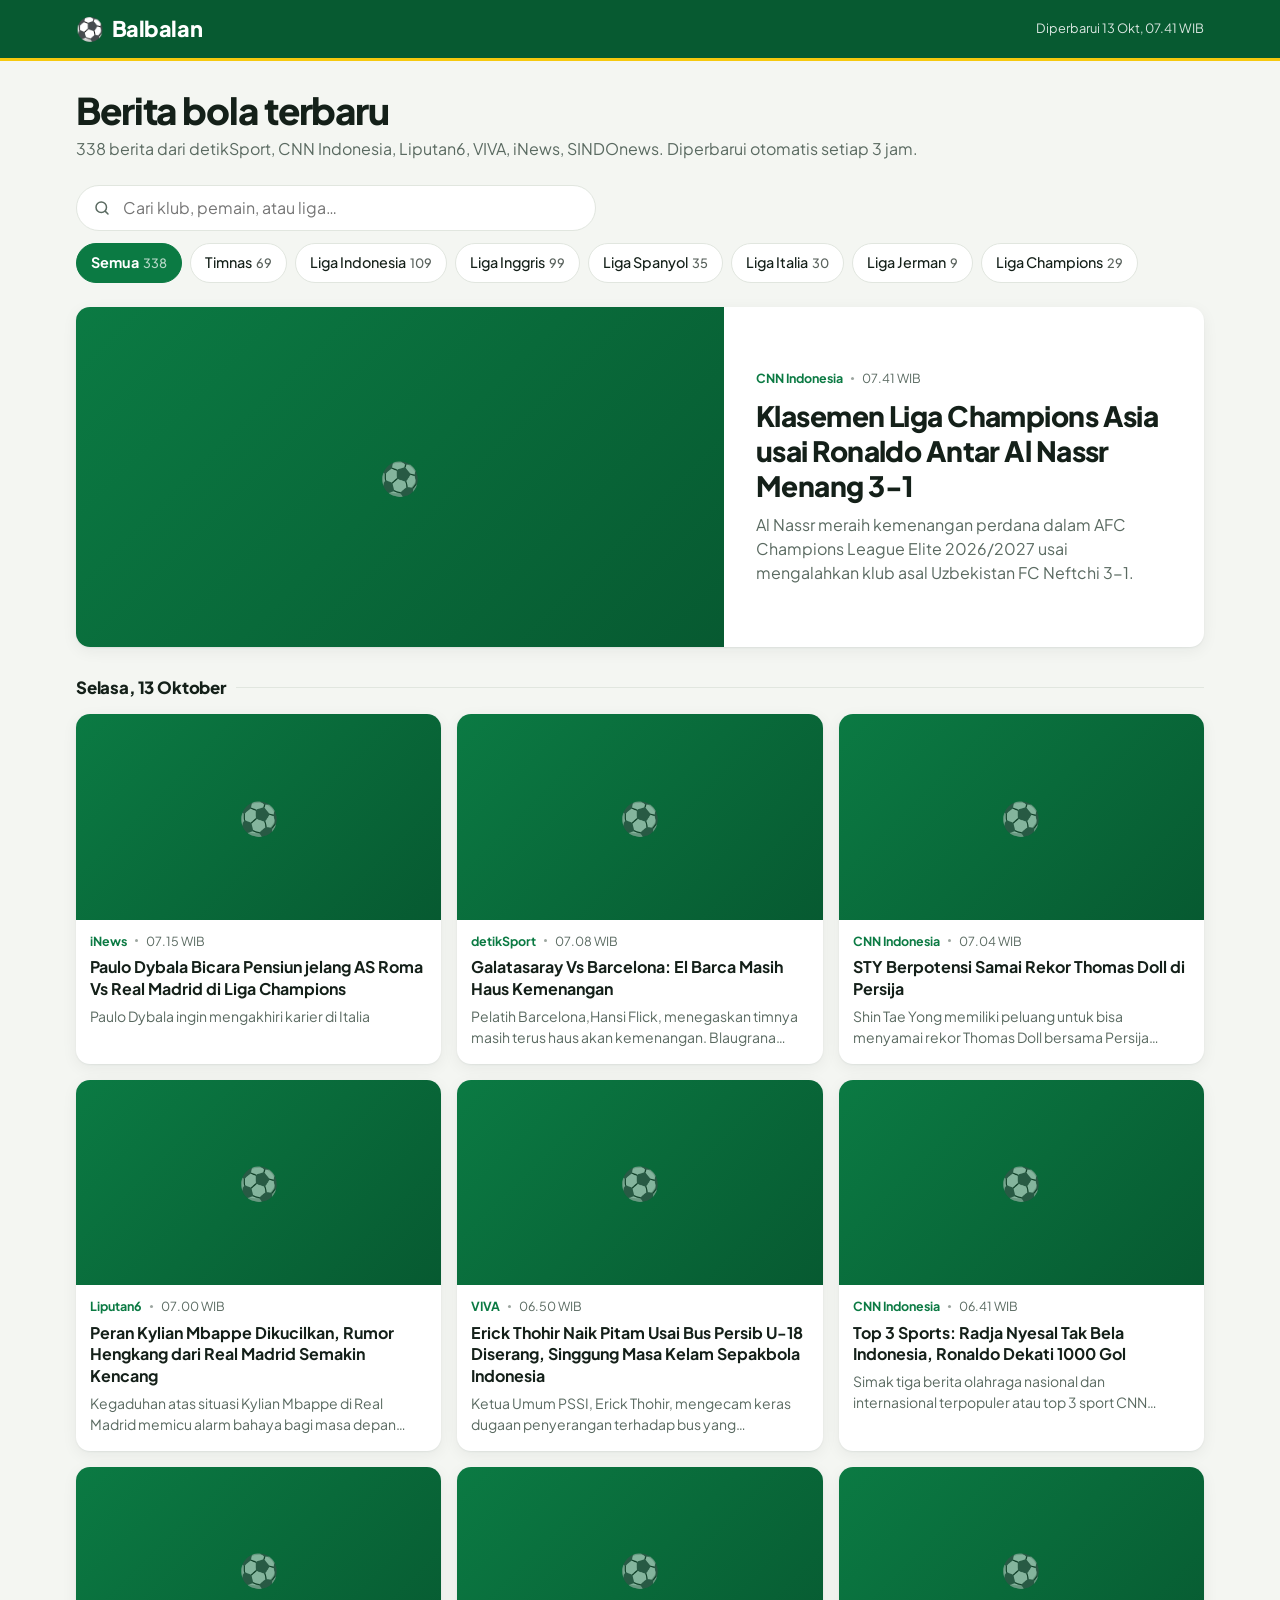
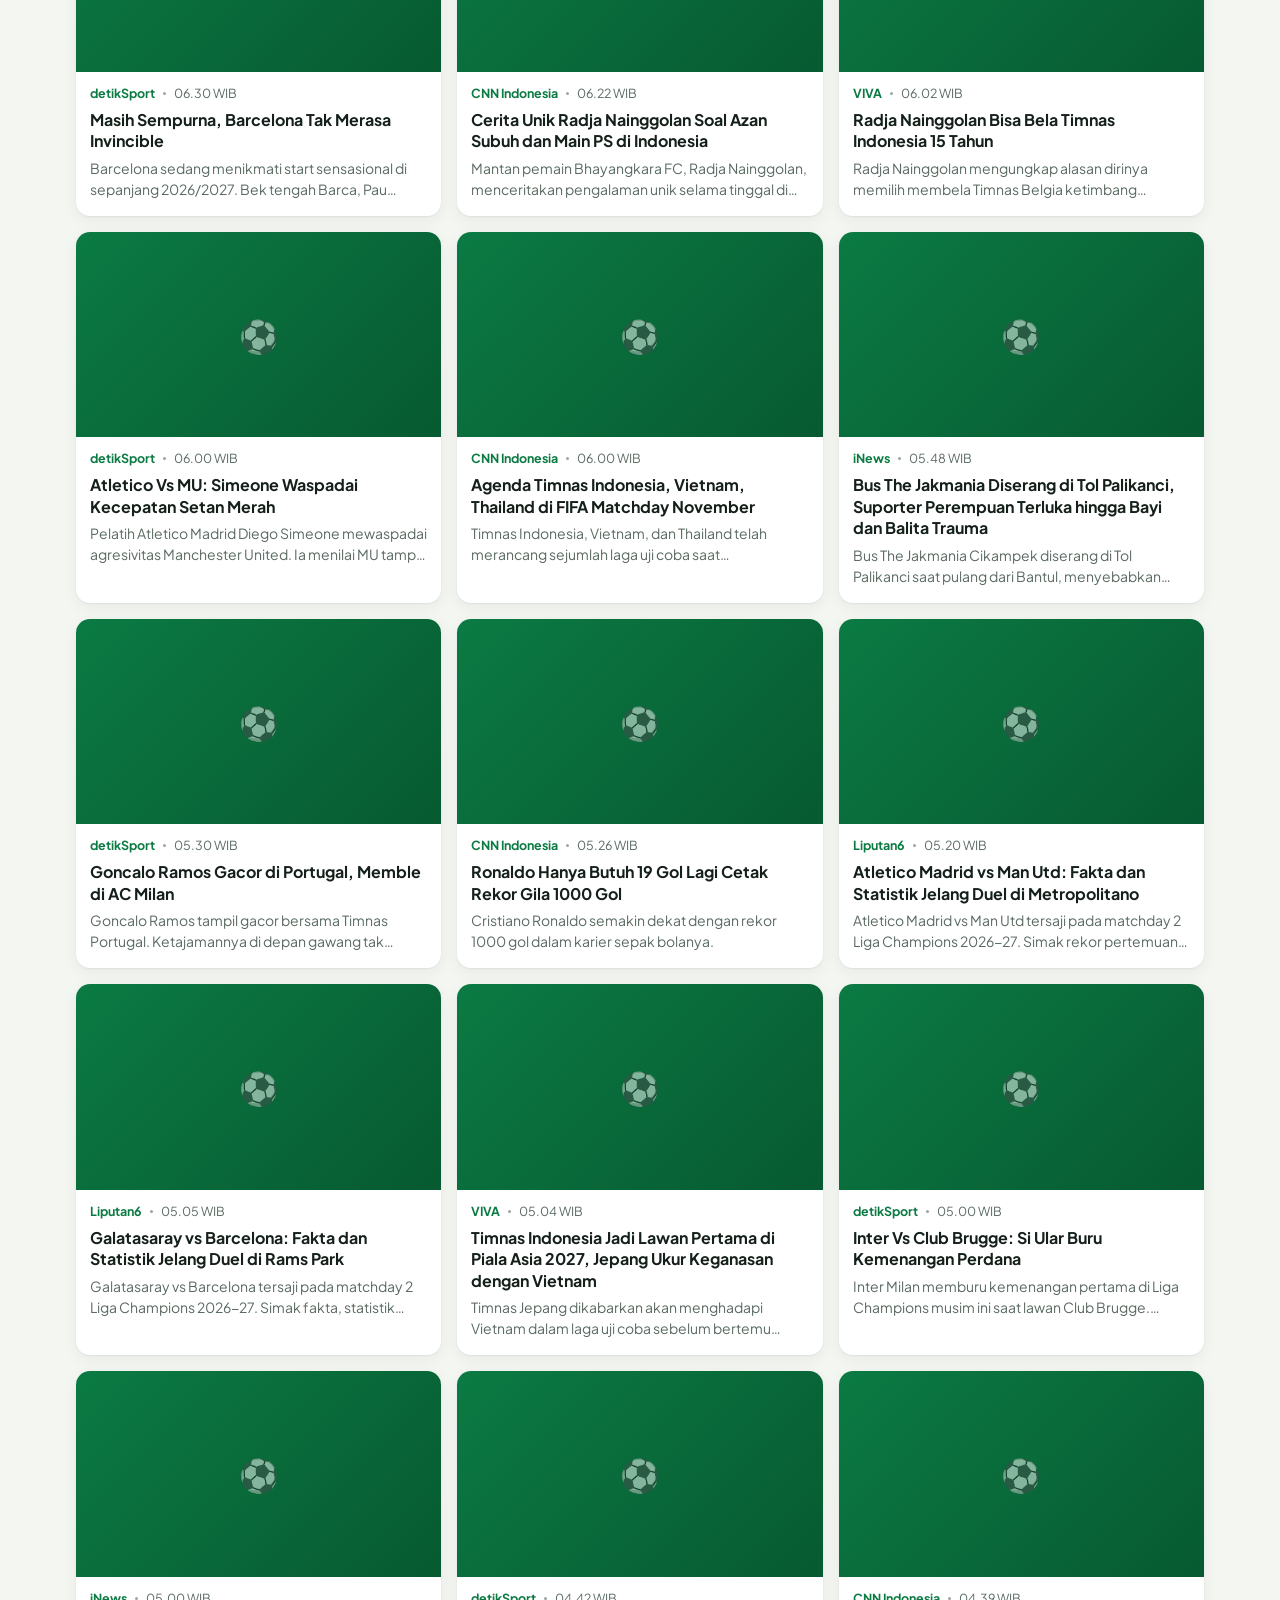
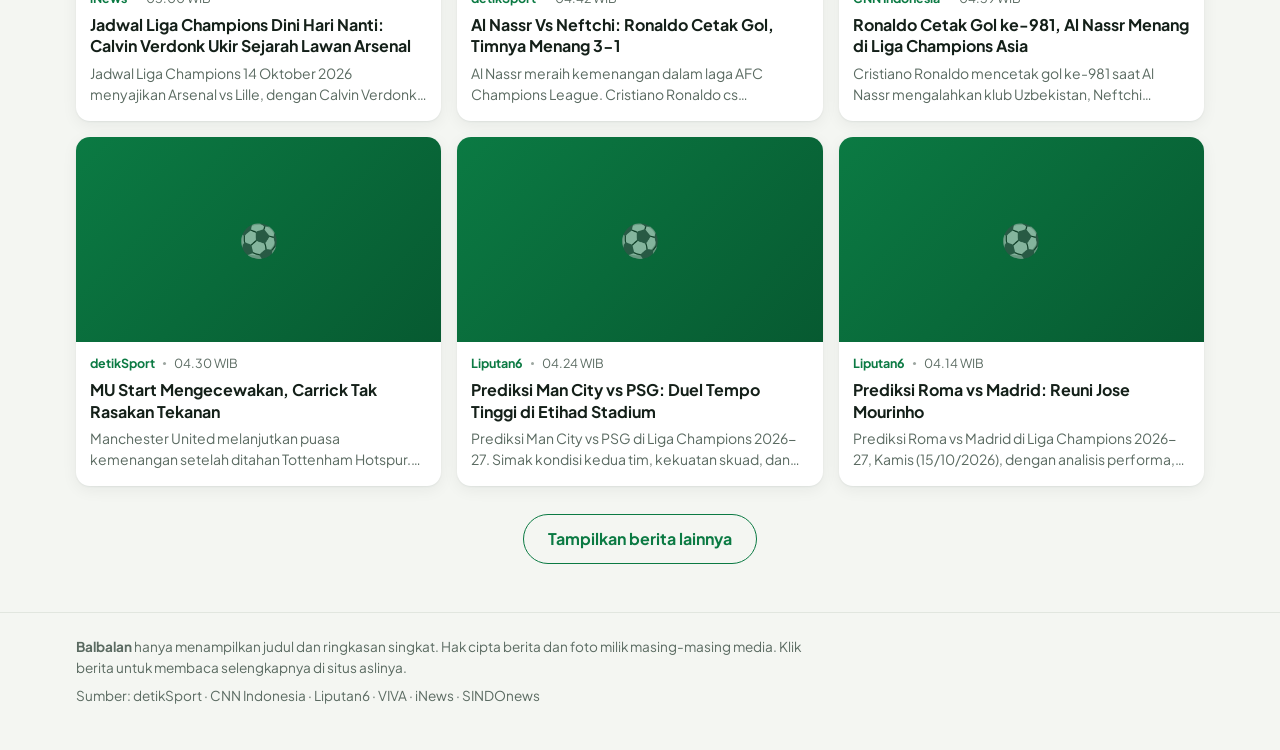
==== site/index.html @ af3e8b6b "Website Balbalan: berita bola terbaru, diperbarui otomatis Halaman statis untuk GitHub Pages yang me" ====
<!doctype html>
<html lang="id">
<head>
  <meta charset="utf-8">
  <meta name="viewport" content="width=device-width, initial-scale=1">
  <title>Balbalan — Berita Bola Terbaru</title>
  <meta name="description" content="Kumpulan berita sepak bola terbaru dari media Indonesia: Timnas, Liga Indonesia, Liga Inggris, Liga Champions, dan lainnya. Diperbarui otomatis setiap 3 jam.">
  <meta property="og:title" content="Balbalan — Berita Bola Terbaru">
  <meta property="og:description" content="Berita sepak bola terbaru dari media Indonesia, diperbarui otomatis setiap 3 jam.">
  <meta property="og:type" content="website">
  <meta name="theme-color" content="#075a31">
  <link rel="icon" href="data:image/svg+xml,<svg xmlns='http://www.w3.org/2000/svg' viewBox='0 0 100 100'><text y='.9em' font-size='90'>⚽</text></svg>">
  <link rel="preconnect" href="https://fonts.googleapis.com">
  <link rel="preconnect" href="https://fonts.gstatic.com" crossorigin>
  <link href="https://fonts.googleapis.com/css2?family=Plus+Jakarta+Sans:wght@400;500;700;800&display=swap" rel="stylesheet">
  <link rel="stylesheet" href="style.css">
</head>
<body>
  <header class="kepala">
    <div class="wadah kepala-isi">
      <a class="logo" href="./" aria-label="Balbalan, ke halaman utama">
        <span class="logo-bola" aria-hidden="true">⚽</span>Balbalan
      </a>
      <span class="diperbarui" id="diperbarui">Memuat berita…</span>
    </div>
  </header>

  <main class="wadah">
    <section class="pembuka">
      <h1>Berita bola terbaru</h1>
      <p id="keterangan">Dikumpulkan otomatis dari media olahraga Indonesia, diperbarui setiap 3 jam.</p>
    </section>

    <div class="alat">
      <label class="cari">
        <svg viewBox="0 0 24 24" aria-hidden="true"><circle cx="11" cy="11" r="7"/><path d="m20 20-3.5-3.5"/></svg>
        <input type="search" id="cari" placeholder="Cari klub, pemain, atau liga…" aria-label="Cari berita" autocomplete="off">
      </label>
      <nav class="saringan" id="saringan" aria-label="Pilih kategori"></nav>
    </div>

    <div id="isi" aria-live="polite"></div>
    <p id="kosong" class="kosong" hidden></p>
    <button id="muat" class="muat" type="button" hidden>Tampilkan berita lainnya</button>
  </main>

  <footer class="kaki">
    <div class="wadah">
      <p><strong>Balbalan</strong> hanya menampilkan judul dan ringkasan singkat. Hak cipta berita dan foto milik masing-masing media. Klik berita untuk membaca selengkapnya di situs aslinya.</p>
      <p id="daftar-sumber"></p>
    </div>
  </footer>

  <script src="app.js" defer></script>
</body>
</html>
---- site/style.css ----
:root {
  --latar: #f4f6f2;
  --kartu: #ffffff;
  --teks: #142019;
  --redup: #5a6a61;
  --garis: #e1e6df;
  --hijau: #0b7a43;
  --hijau-tua: #075a31;
  --hijau-muda: #e3f3e9;
  --kuning: #f6c90e;
  --bayang: 0 1px 2px rgba(16, 40, 26, .06), 0 4px 16px rgba(16, 40, 26, .06);
  --sudut: 14px;
  color-scheme: light;
}

@media (prefers-color-scheme: dark) {
  :root {
    --latar: #0d1310;
    --kartu: #151d18;
    --teks: #e6eee8;
    --redup: #98a99f;
    --garis: #243029;
    --hijau: #3cc47f;
    --hijau-tua: #06301b;
    --hijau-muda: #173426;
    --bayang: 0 1px 2px rgba(0, 0, 0, .3);
    color-scheme: dark;
  }
}

* { box-sizing: border-box; }

body {
  margin: 0;
  background: var(--latar);
  color: var(--teks);
  font-family: "Plus Jakarta Sans", system-ui, -apple-system, "Segoe UI", Roboto, sans-serif;
  line-height: 1.5;
  -webkit-font-smoothing: antialiased;
}

a { color: inherit; text-decoration: none; }

.wadah { width: 100%; max-width: 1160px; margin: 0 auto; padding: 0 16px; }

/* ---------- Kepala ---------- */
.kepala {
  position: sticky;
  top: 0;
  z-index: 10;
  background: var(--hijau-tua);
  color: #fff;
  border-bottom: 3px solid var(--kuning);
}
.kepala-isi { display: flex; align-items: center; justify-content: space-between; gap: 12px; height: 58px; }
.logo { display: flex; align-items: center; gap: 8px; font-weight: 800; font-size: 1.35rem; letter-spacing: -.02em; }
.logo-bola { font-size: 1.4rem; }
.diperbarui { font-size: .8rem; opacity: .85; text-align: right; }

/* ---------- Pembuka ---------- */
.pembuka { padding: 28px 0 8px; }
.pembuka h1 { margin: 0; font-size: clamp(1.6rem, 4vw, 2.3rem); font-weight: 800; letter-spacing: -.03em; line-height: 1.15; }
.pembuka p { margin: 6px 0 0; color: var(--redup); }

/* ---------- Pencarian & kategori ---------- */
.alat { display: flex; flex-direction: column; gap: 12px; padding: 16px 0 8px; }
.cari {
  display: flex; align-items: center; gap: 10px;
  background: var(--kartu); border: 1px solid var(--garis); border-radius: 999px;
  padding: 0 16px; height: 46px; max-width: 520px;
}
.cari:focus-within { border-color: var(--hijau); box-shadow: 0 0 0 3px var(--hijau-muda); }
.cari svg { width: 18px; height: 18px; flex: none; fill: none; stroke: var(--redup); stroke-width: 2; stroke-linecap: round; }
.cari input { flex: 1; min-width: 0; border: 0; outline: 0; background: transparent; color: var(--teks); font: inherit; font-size: 1rem; }

.saringan {
  display: flex; gap: 8px; overflow-x: auto; padding-bottom: 4px;
  scrollbar-width: none; margin: 0 -16px; padding-left: 16px; padding-right: 16px;
}
.saringan::-webkit-scrollbar { display: none; }
.chip {
  flex: none; border: 1px solid var(--garis); background: var(--kartu); color: var(--teks);
  border-radius: 999px; padding: 8px 14px; font: inherit; font-size: .9rem; font-weight: 500; cursor: pointer;
  white-space: nowrap;
}
.chip:hover { border-color: var(--hijau); }
.chip[aria-pressed="true"] { background: var(--hijau); border-color: var(--hijau); color: #fff; font-weight: 700; }
@media (prefers-color-scheme: dark) { .chip[aria-pressed="true"] { color: #06150d; } }
.chip .jumlah { opacity: .7; font-weight: 500; margin-left: 4px; font-size: .8rem; }

/* ---------- Berita utama ---------- */
.utama {
  display: grid; gap: 0; margin: 12px 0 8px;
  background: var(--kartu); border-radius: var(--sudut); overflow: hidden; box-shadow: var(--bayang);
}
.utama .gambar { aspect-ratio: 16 / 9; }
.utama .teks { padding: 18px 20px 22px; display: flex; flex-direction: column; justify-content: center; gap: 10px; }
.utama h2 { margin: 0; font-size: clamp(1.25rem, 3vw, 1.75rem); line-height: 1.25; letter-spacing: -.02em; font-weight: 800; }
.utama p { margin: 0; color: var(--redup); }
.utama:hover h2 { color: var(--hijau); }
@media (min-width: 820px) {
  .utama { grid-template-columns: 1.35fr 1fr; }
  .utama .gambar { aspect-ratio: auto; min-height: 340px; }
  .utama .teks { padding: 28px 32px; }
}

/* ---------- Kelompok per hari ---------- */
.hari { margin-top: 28px; }
.hari h3 {
  margin: 0 0 14px; font-size: 1.05rem; font-weight: 800; letter-spacing: -.01em;
  display: flex; align-items: center; gap: 10px;
}
.hari h3::after { content: ""; flex: 1; height: 1px; background: var(--garis); }

.grid { display: grid; gap: 16px; grid-template-columns: 1fr; }
@media (min-width: 600px) { .grid { grid-template-columns: repeat(2, 1fr); } }
@media (min-width: 960px) { .grid { grid-template-columns: repeat(3, 1fr); } }

.kartu {
  display: flex; flex-direction: column; background: var(--kartu); border-radius: var(--sudut);
  overflow: hidden; box-shadow: var(--bayang); transition: transform .15s ease;
}
.kartu:hover { transform: translateY(-2px); }
.kartu:hover h4 { color: var(--hijau); }
.kartu .gambar { aspect-ratio: 16 / 9; }
.kartu .teks { padding: 12px 14px 16px; display: flex; flex-direction: column; gap: 6px; }
.kartu h4 {
  margin: 0; font-size: 1rem; line-height: 1.35; font-weight: 700;
  display: -webkit-box; -webkit-line-clamp: 3; -webkit-box-orient: vertical; overflow: hidden;
}
.kartu p {
  margin: 0; font-size: .875rem; color: var(--redup);
  display: -webkit-box; -webkit-line-clamp: 2; -webkit-box-orient: vertical; overflow: hidden;
}

/* Di HP: kartu dibuat mendatar (gambar kecil di kiri) supaya lebih banyak berita terlihat */
@media (max-width: 599px) {
  .kartu { flex-direction: row; }
  .kartu .gambar { width: 118px; flex: none; aspect-ratio: auto; min-height: 100%; }
  .kartu .teks { padding: 10px 12px; }
  .kartu h4 { font-size: .95rem; }
  .kartu p { display: none; }
}

.gambar { position: relative; background: linear-gradient(135deg, var(--hijau), var(--hijau-tua)); overflow: hidden; }
.gambar img { position: absolute; inset: 0; width: 100%; height: 100%; object-fit: cover; }
.gambar.kosong::after {
  content: "⚽"; position: absolute; inset: 0; display: grid; place-items: center; font-size: 2rem; opacity: .5;
}

.info { display: flex; align-items: center; gap: 8px; font-size: .78rem; color: var(--redup); flex-wrap: wrap; }
.sumber { font-weight: 700; color: var(--hijau); }
.titik { width: 3px; height: 3px; border-radius: 50%; background: currentColor; opacity: .6; }

/* ---------- Lain-lain ---------- */
.muat {
  display: block; margin: 28px auto 8px; padding: 12px 24px; border-radius: 999px;
  border: 1px solid var(--hijau); background: transparent; color: var(--hijau);
  font: inherit; font-weight: 700; cursor: pointer;
}
.muat:hover { background: var(--hijau-muda); }
.kosong { text-align: center; color: var(--redup); padding: 48px 0; }

.kerangka { background: var(--garis); border-radius: var(--sudut); animation: kedip 1.2s ease-in-out infinite; }
@keyframes kedip { 50% { opacity: .5; } }

.kaki { margin-top: 48px; padding: 24px 0 36px; border-top: 1px solid var(--garis); font-size: .85rem; color: var(--redup); }
.kaki p { margin: 0 0 8px; max-width: 760px; }

:focus-visible { outline: 3px solid var(--kuning); outline-offset: 2px; }
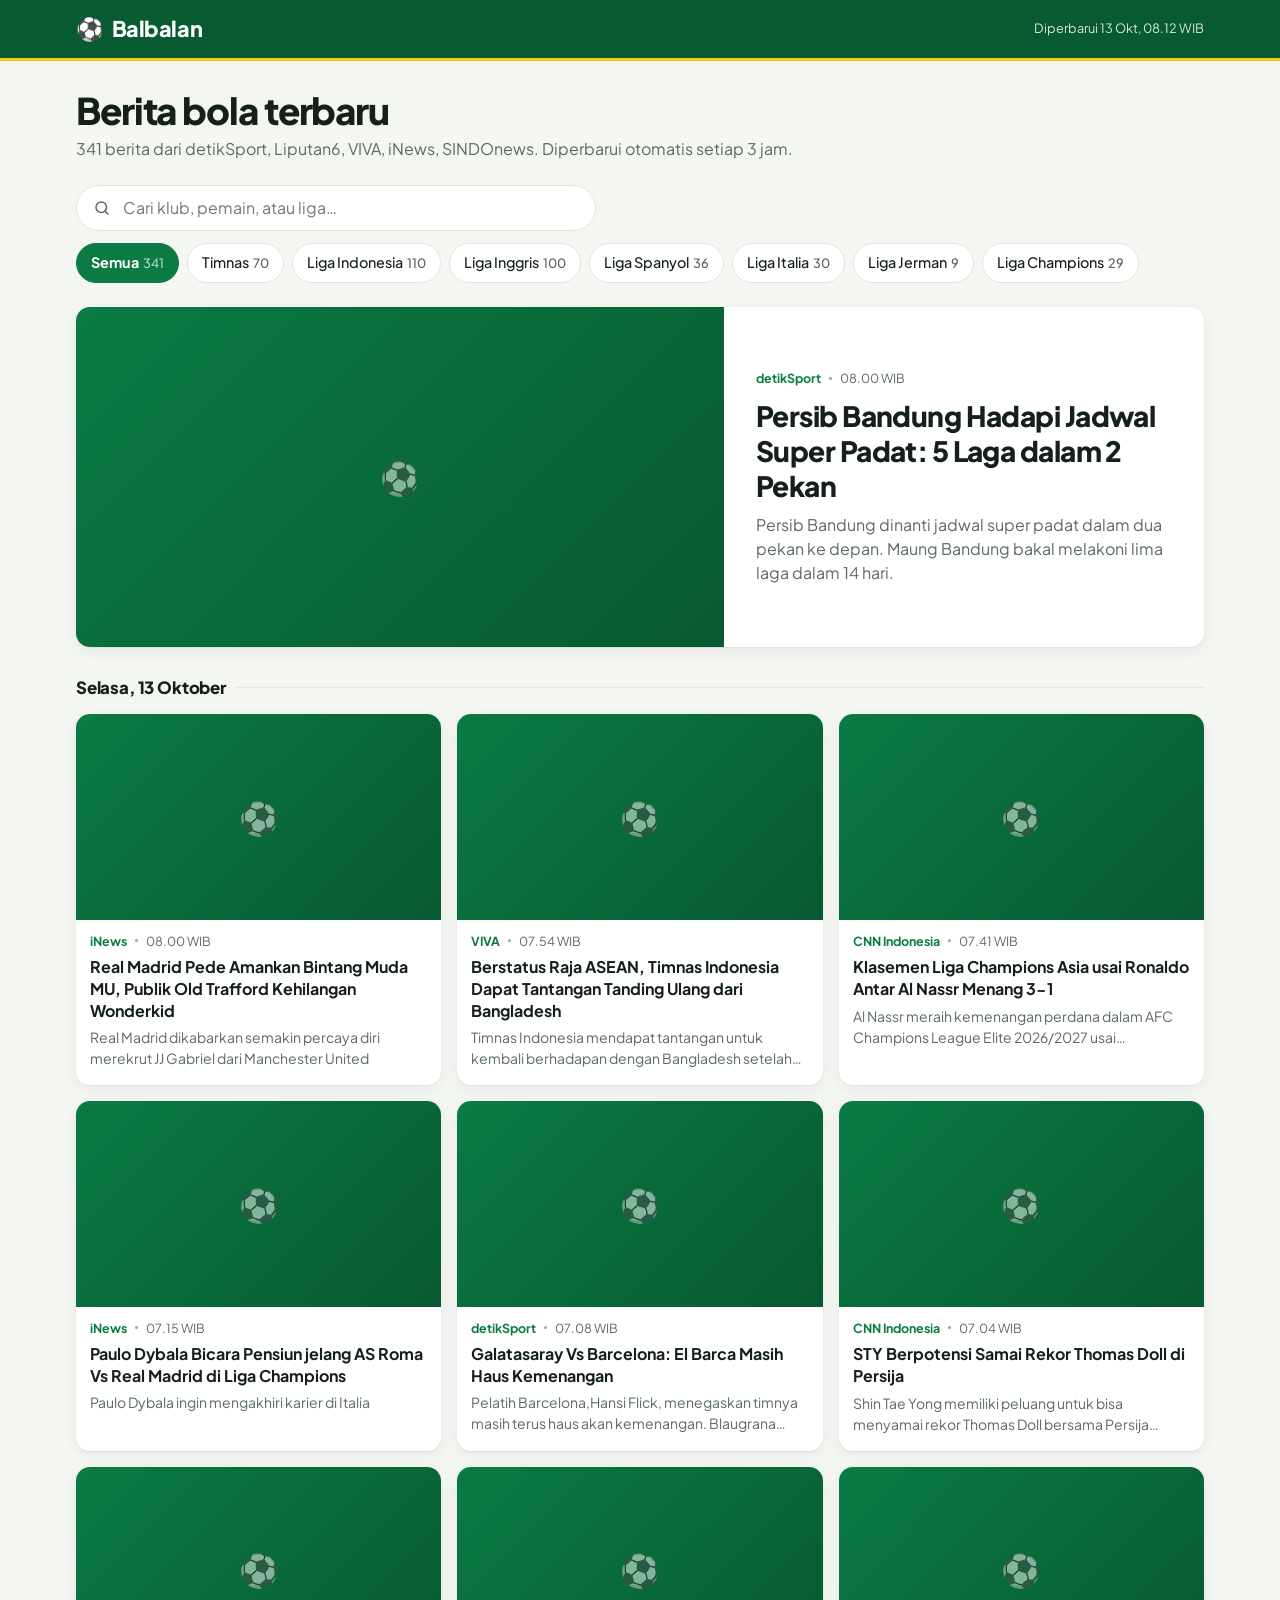
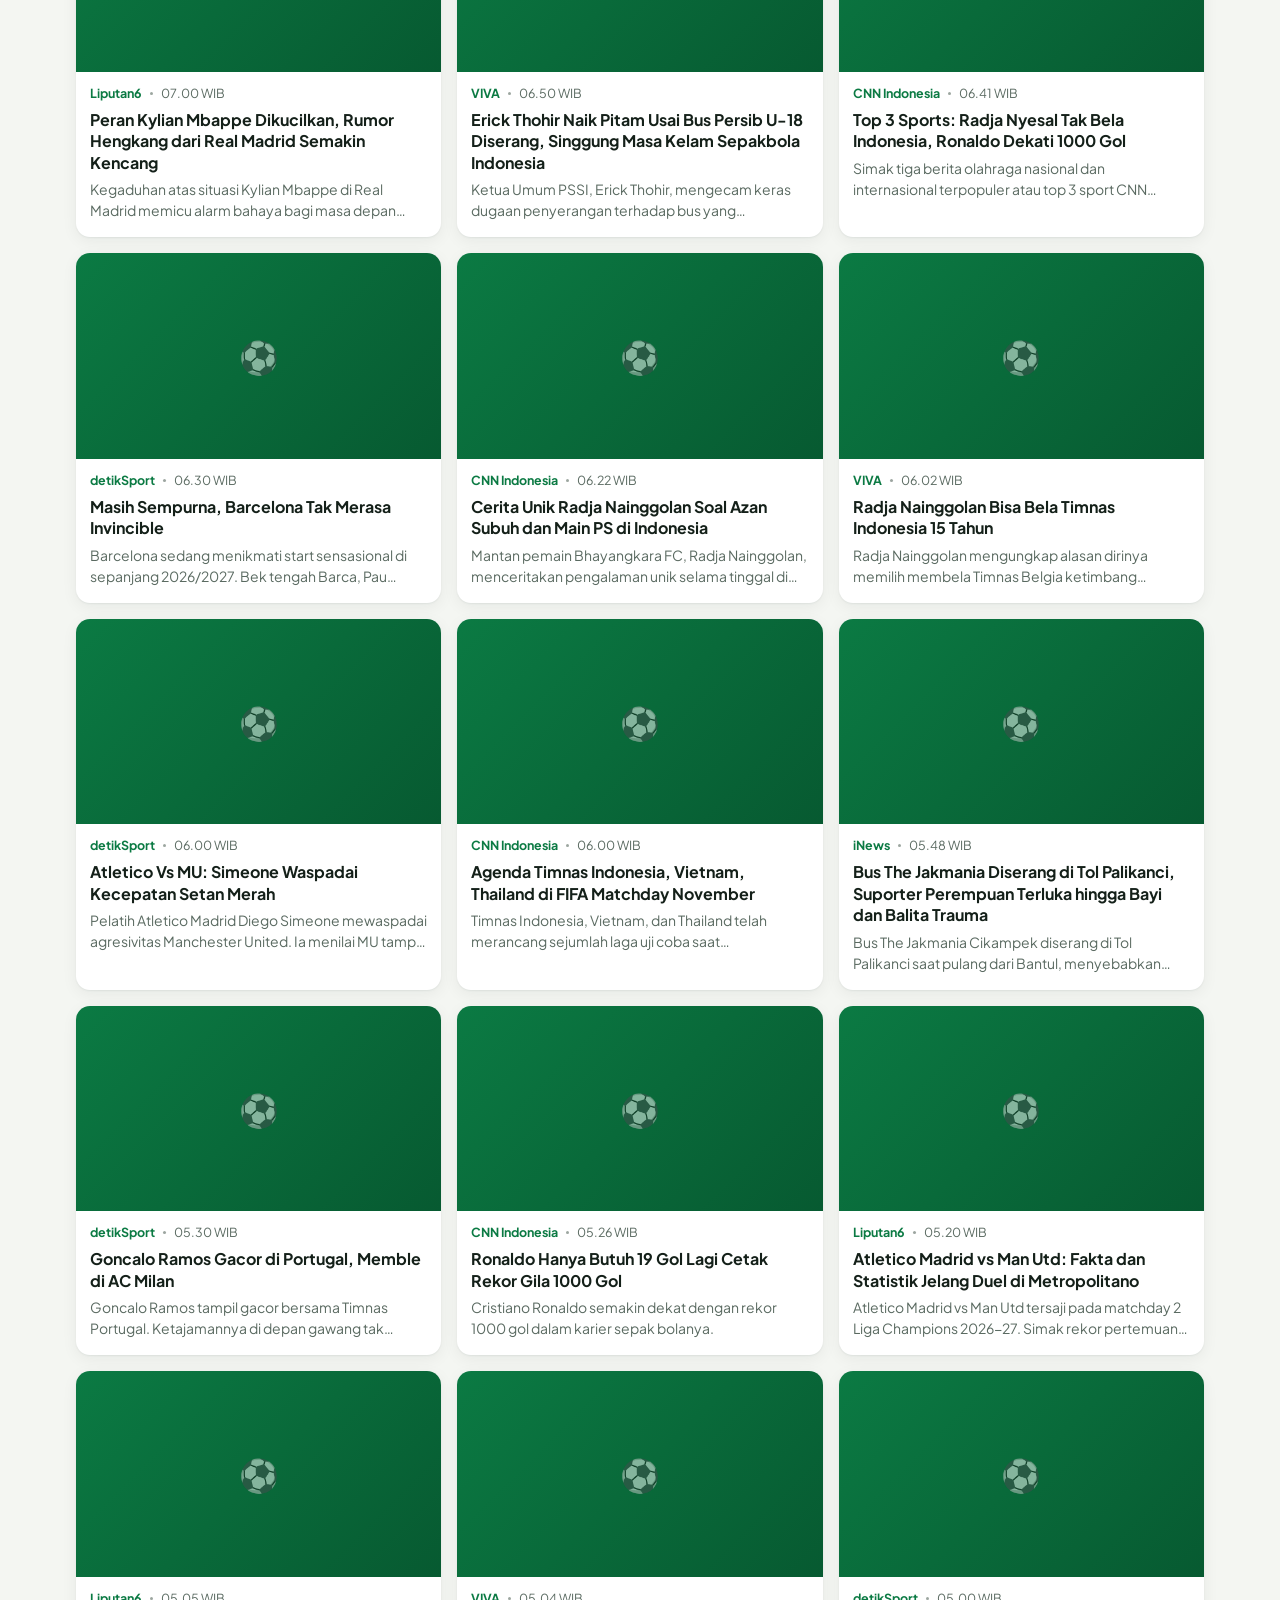
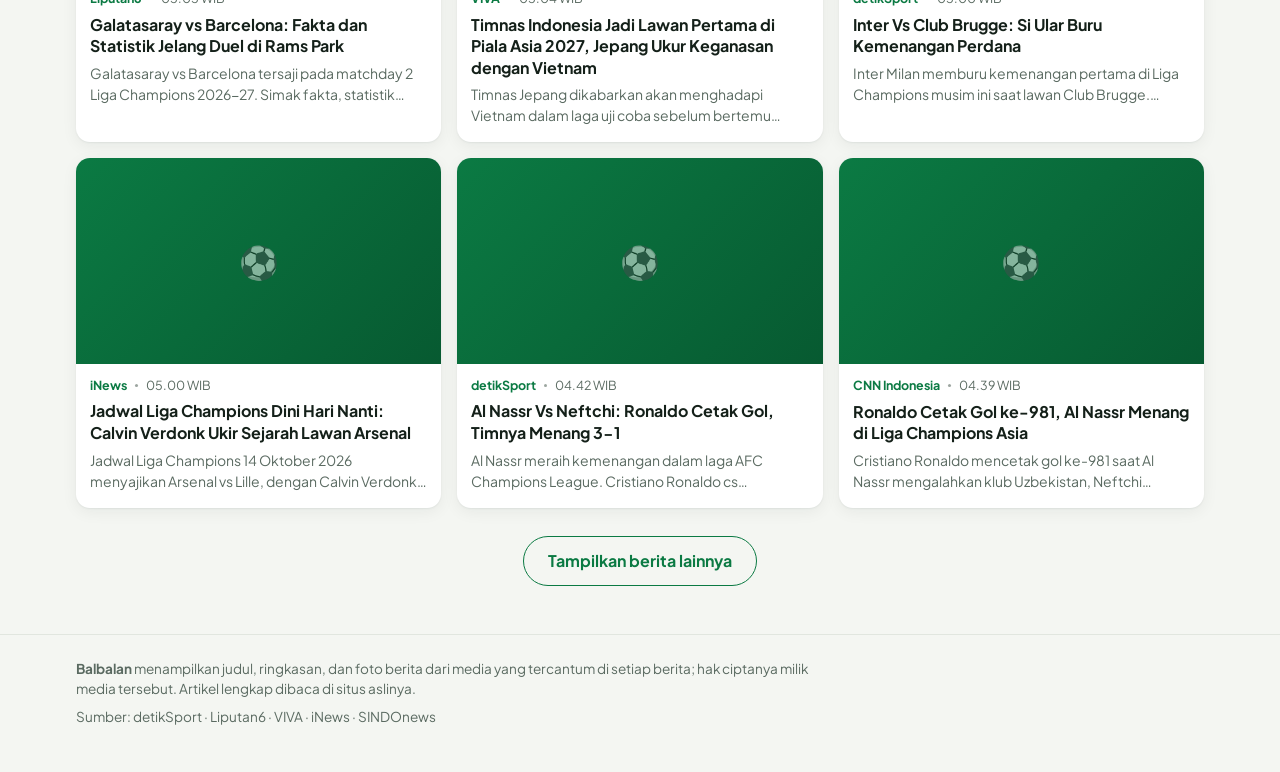
==== commit fe2a75bf: "Halaman baca sendiri: foto besar, berita terkait, tombol bagikan Berita yang diklik kini membuka hal" ====
--- a/site/index.html
+++ b/site/index.html
@@ -46,7 +46,7 @@
 
   <footer class="kaki">
     <div class="wadah">
-      <p><strong>Balbalan</strong> hanya menampilkan judul dan ringkasan singkat. Hak cipta berita dan foto milik masing-masing media. Klik berita untuk membaca selengkapnya di situs aslinya.</p>
+      <p><strong>Balbalan</strong> menampilkan judul, ringkasan, dan foto berita dari media yang tercantum di setiap berita; hak ciptanya milik media tersebut. Artikel lengkap dibaca di situs aslinya.</p>
       <p id="daftar-sumber"></p>
     </div>
   </footer>
--- a/site/style.css
+++ b/site/style.css
@@ -164,6 +164,61 @@
 .kerangka { background: var(--garis); border-radius: var(--sudut); animation: kedip 1.2s ease-in-out infinite; }
 @keyframes kedip { 50% { opacity: .5; } }
 
+/* ---------- Halaman baca ---------- */
+.kembali { font-size: .9rem; font-weight: 500; opacity: .9; }
+.kembali:hover { opacity: 1; text-decoration: underline; }
+
+.artikel { max-width: 760px; margin: 0 auto; padding: 24px 0 8px; }
+.jejak { font-size: .85rem; color: var(--redup); display: flex; gap: 6px; flex-wrap: wrap; }
+.jejak a { color: var(--hijau); font-weight: 600; }
+.jejak a:hover { text-decoration: underline; }
+.artikel h1 {
+  margin: 10px 0 12px; font-size: clamp(1.6rem, 4.5vw, 2.4rem); line-height: 1.2;
+  letter-spacing: -.03em; font-weight: 800;
+}
+.artikel .info { font-size: .85rem; }
+
+.foto { margin: 20px 0 0; }
+.foto .gambar { aspect-ratio: 16 / 9; border-radius: var(--sudut); }
+.foto figcaption { margin-top: 8px; font-size: .78rem; color: var(--redup); }
+@media (max-width: 599px) {
+  .foto { margin-left: -16px; margin-right: -16px; }
+  .foto .gambar { border-radius: 0; }
+  .foto figcaption { padding: 0 16px; }
+}
+
+.ringkasan { margin: 20px 0 24px; font-size: 1.15rem; line-height: 1.65; }
+
+.tombol-baca {
+  display: flex; align-items: center; justify-content: center; gap: 8px;
+  width: 100%; padding: 15px 20px; border-radius: 12px;
+  background: var(--hijau); color: #fff; font-weight: 700; font-size: 1.02rem;
+}
+.tombol-baca:hover { filter: brightness(1.08); }
+@media (prefers-color-scheme: dark) { .tombol-baca { color: #06150d; } }
+@media (min-width: 600px) { .tombol-baca { width: auto; display: inline-flex; } }
+
+.bagikan { display: flex; align-items: center; gap: 8px; margin-top: 18px; font-size: .9rem; color: var(--redup); flex-wrap: wrap; }
+.tombol-kecil {
+  border: 1px solid var(--garis); background: var(--kartu); color: var(--teks);
+  border-radius: 999px; padding: 7px 14px; font: inherit; font-size: .85rem; font-weight: 600; cursor: pointer;
+}
+.tombol-kecil:hover { border-color: var(--hijau); }
+.tombol-kecil.wa { background: #25d366; border-color: #25d366; color: #05210f; }
+
+.bagian { margin-top: 40px; }
+.bagian h2 {
+  margin: 0 0 14px; font-size: 1.15rem; font-weight: 800;
+  display: flex; align-items: center; gap: 10px;
+}
+.bagian h2::after { content: ""; flex: 1; height: 1px; background: var(--garis); }
+
+.kredit {
+  margin: 36px auto 0; max-width: 760px; padding-top: 14px; border-top: 1px solid var(--garis);
+  font-size: .78rem; color: var(--redup);
+}
+.kredit a { text-decoration: underline; }
+
 .kaki { margin-top: 48px; padding: 24px 0 36px; border-top: 1px solid var(--garis); font-size: .85rem; color: var(--redup); }
 .kaki p { margin: 0 0 8px; max-width: 760px; }
 
